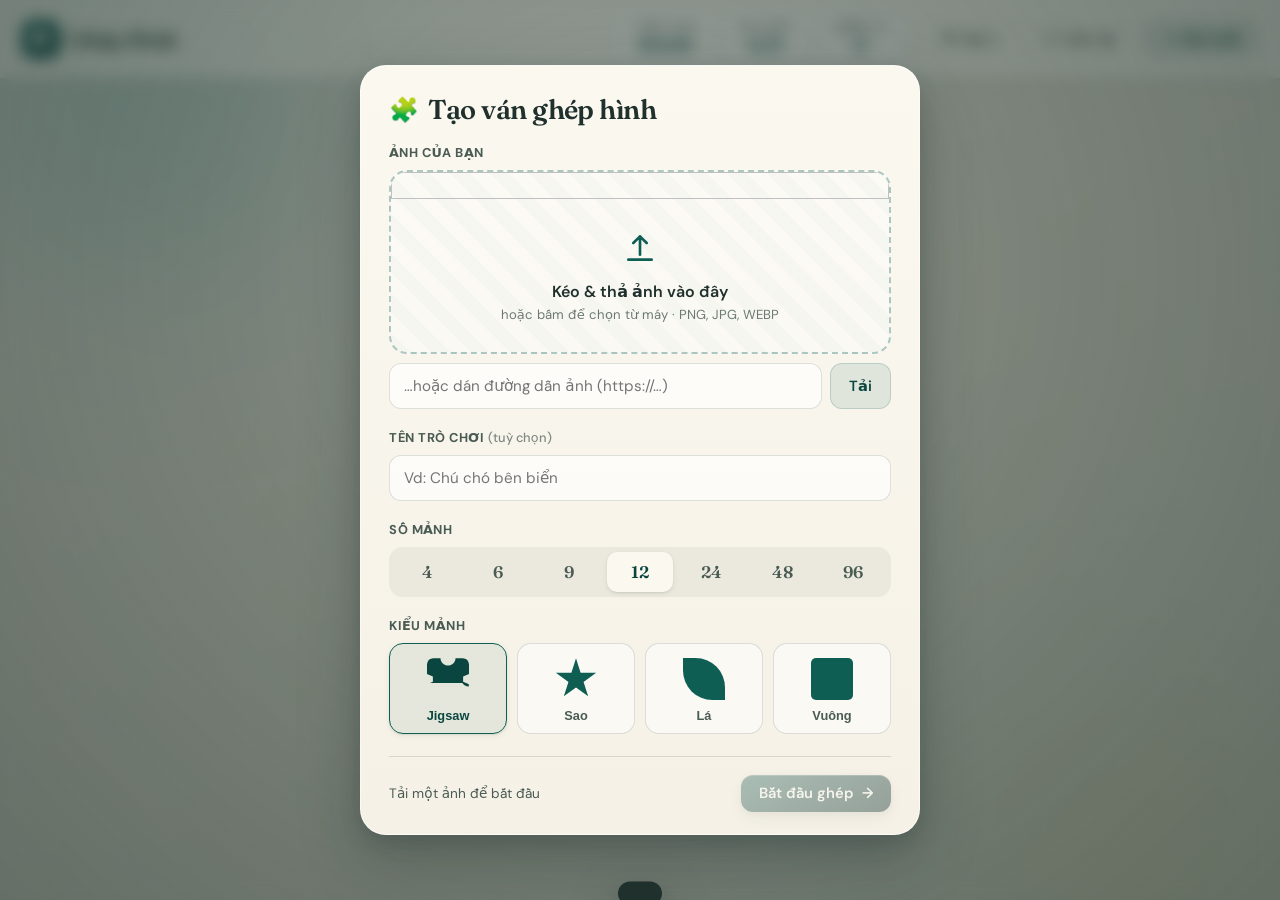
==== index.html @ e37c1e35 "feat: jigsaw puzzle web game Upload an image, choose piece count (4-96) and style (jigsaw/star/leaf/" ====
<!DOCTYPE html>
<html lang="vi">
<head>
  <meta charset="UTF-8" />
  <meta name="viewport" content="width=device-width, initial-scale=1.0, maximum-scale=1.0, user-scalable=no" />
  <title>Ghép Hình · Puzzle Atelier</title>
  <meta name="description" content="Trò chơi ghép hình: tải ảnh của bạn, chọn số mảnh và kiểu dáng, rồi kéo thả để ghép." />
  <link rel="preconnect" href="https://fonts.googleapis.com" />
  <link rel="preconnect" href="https://fonts.gstatic.com" crossorigin />
  <link href="https://fonts.googleapis.com/css2?family=Fraunces:opsz,wght@9..144,400;9..144,500;9..144,600;9..144,700&family=DM+Sans:wght@400;500;600;700&display=swap" rel="stylesheet" />
  <link rel="stylesheet" href="style.css" />
</head>
<body>
  <!-- Decorative atmosphere -->
  <div class="bg-grain" aria-hidden="true"></div>
  <div class="bg-blob blob-a" aria-hidden="true"></div>
  <div class="bg-blob blob-b" aria-hidden="true"></div>

  <!-- ============ TOP BAR ============ -->
  <header class="topbar" id="topbar" hidden>
    <div class="brand">
      <span class="brand-mark" aria-hidden="true">
        <svg viewBox="0 0 24 24" width="22" height="22"><path d="M9 3a2 2 0 0 1 4 0c0 .5.4 1 1 1h3a1 1 0 0 1 1 1v3c0 .6.5 1 1 1a2 2 0 0 1 0 4c-.5 0-1 .4-1 1v3a1 1 0 0 1-1 1h-3c-.6 0-1 .5-1 1a2 2 0 0 1-4 0c0-.5-.4-1-1-1H5a1 1 0 0 1-1-1v-3c0-.6-.5-1-1-1a2 2 0 0 1 0-4c.5 0 1-.4 1-1V5a1 1 0 0 1 1-1h3c.6 0 1-.5 1-1Z" fill="currentColor"/></svg>
      </span>
      <span class="brand-name" id="puzzleTitle">Ghép Hình</span>
    </div>

    <div class="stats">
      <div class="stat">
        <span class="stat-label">Thời gian</span>
        <span class="stat-value" id="statTime">00:00</span>
      </div>
      <div class="stat">
        <span class="stat-label">Đã ghép</span>
        <span class="stat-value"><span id="statPlaced">0</span>/<span id="statTotal">0</span></span>
      </div>
      <div class="stat">
        <span class="stat-label">Nước đi</span>
        <span class="stat-value" id="statMoves">0</span>
      </div>
    </div>

    <div class="actions">
      <button class="btn btn-ghost" id="btnHint" type="button" title="Giữ để xem ảnh mờ gợi ý">👁 Gợi ý</button>
      <button class="btn btn-ghost" id="btnShuffle" type="button">↻ Trộn lại</button>
      <button class="btn btn-soft" id="btnNew" type="button">＋ Ván mới</button>
    </div>
  </header>

  <!-- ============ PLAY AREA ============ -->
  <main class="stage" id="stage" hidden>
    <canvas id="board"></canvas>
  </main>

  <!-- ============ CREATE MODAL ============ -->
  <div class="overlay" id="createOverlay">
    <div class="modal" role="dialog" aria-modal="true" aria-labelledby="modalTitle">
      <div class="modal-head">
        <h1 class="modal-title" id="modalTitle"><span class="title-icon" aria-hidden="true">🧩</span> Tạo ván ghép hình</h1>
        <button class="modal-close" id="btnCloseModal" type="button" aria-label="Đóng" hidden>✕</button>
      </div>

      <div class="modal-body">
        <!-- Image picker -->
        <div class="field">
          <span class="field-label">Ảnh của bạn</span>
          <label class="dropzone" id="dropzone" for="fileInput">
            <img id="previewImg" class="preview-img" alt="" hidden />
            <div class="dropzone-empty" id="dropzoneEmpty">
              <div class="dz-glyph" aria-hidden="true">
                <svg viewBox="0 0 24 24" width="40" height="40"><path d="M12 16V5m0 0L8 9m4-4 4 4M5 19h14" fill="none" stroke="currentColor" stroke-width="1.6" stroke-linecap="round" stroke-linejoin="round"/></svg>
              </div>
              <p class="dz-title">Kéo & thả ảnh vào đây</p>
              <p class="dz-sub">hoặc bấm để chọn từ máy · PNG, JPG, WEBP</p>
            </div>
            <input type="file" id="fileInput" accept="image/*" hidden />
          </label>
          <div class="url-row">
            <input type="text" id="urlInput" class="text-input" placeholder="…hoặc dán đường dẫn ảnh (https://…)" />
            <button class="btn btn-soft" id="btnLoadUrl" type="button">Tải</button>
          </div>
        </div>

        <!-- Name -->
        <div class="field">
          <label class="field-label" for="nameInput">Tên trò chơi <span class="muted">(tuỳ chọn)</span></label>
          <input type="text" id="nameInput" class="text-input" placeholder="Vd: Chú chó bên biển" maxlength="40" />
        </div>

        <!-- Piece count -->
        <div class="field">
          <span class="field-label">Số mảnh</span>
          <div class="seg" id="countSeg" role="radiogroup" aria-label="Số mảnh">
            <button class="seg-btn" data-count="4" type="button">4</button>
            <button class="seg-btn" data-count="6" type="button">6</button>
            <button class="seg-btn" data-count="9" type="button">9</button>
            <button class="seg-btn is-active" data-count="12" type="button">12</button>
            <button class="seg-btn" data-count="24" type="button">24</button>
            <button class="seg-btn" data-count="48" type="button">48</button>
            <button class="seg-btn" data-count="96" type="button">96</button>
          </div>
        </div>

        <!-- Piece style -->
        <div class="field">
          <span class="field-label">Kiểu mảnh</span>
          <div class="styles" id="styleGrid" role="radiogroup" aria-label="Kiểu mảnh">
            <button class="style-card is-active" data-style="jigsaw" type="button">
              <span class="style-pic" data-shape="jigsaw"></span>
              <span class="style-name">Jigsaw</span>
            </button>
            <button class="style-card" data-style="star" type="button">
              <span class="style-pic" data-shape="star"></span>
              <span class="style-name">Sao</span>
            </button>
            <button class="style-card" data-style="leaf" type="button">
              <span class="style-pic" data-shape="leaf"></span>
              <span class="style-name">Lá</span>
            </button>
            <button class="style-card" data-style="square" type="button">
              <span class="style-pic" data-shape="square"></span>
              <span class="style-name">Vuông</span>
            </button>
          </div>
        </div>
      </div>

      <div class="modal-foot">
        <p class="hint-text" id="modalHint">Tải một ảnh để bắt đầu</p>
        <button class="btn btn-primary" id="btnStart" type="button" disabled>
          Bắt đầu ghép <span class="btn-arrow" aria-hidden="true">→</span>
        </button>
      </div>
    </div>
  </div>

  <!-- ============ WIN MODAL ============ -->
  <div class="overlay" id="winOverlay" hidden>
    <div class="modal modal-win" role="dialog" aria-modal="true">
      <div class="confetti" id="confetti" aria-hidden="true"></div>
      <div class="win-medal" aria-hidden="true">🎉</div>
      <h2 class="win-title">Hoàn thành!</h2>
      <p class="win-sub" id="winSub">Bạn đã ghép xong bức tranh.</p>
      <div class="win-stats">
        <div class="win-stat"><span id="winTime">00:00</span><small>Thời gian</small></div>
        <div class="win-stat"><span id="winMoves">0</span><small>Nước đi</small></div>
        <div class="win-stat"><span id="winPieces">0</span><small>Mảnh</small></div>
      </div>
      <img id="winImage" class="win-image" alt="Ảnh đã ghép xong" />
      <div class="win-actions">
        <button class="btn btn-primary" id="btnPlayAgain" type="button">Chơi ván mới</button>
      </div>
    </div>
  </div>

  <div class="toast" id="toast" role="status" aria-live="polite"></div>

  <script src="game.js"></script>
</body>
</html>
---- style.css ----
/* ============================================================
   Ghép Hình · Puzzle Atelier
   Warm cream/sage paper · deep teal + amber · Fraunces / DM Sans
   ============================================================ */

:root {
  --paper:        #ece7da;
  --paper-2:      #e3dccb;
  --ink:          #20312d;
  --ink-soft:     #4a5b54;
  --teal:         #0f5e54;
  --teal-deep:    #0a463f;
  --teal-glow:    #2a8a7c;
  --amber:        #d98a3d;
  --amber-soft:   #e9b878;
  --cream:        #fbf8f0;
  --line:         rgba(32, 49, 45, 0.14);
  --shadow-sm:    0 1px 2px rgba(32,49,45,.10), 0 2px 6px rgba(32,49,45,.06);
  --shadow-md:    0 6px 18px rgba(32,49,45,.12), 0 2px 6px rgba(32,49,45,.08);
  --shadow-lg:    0 24px 60px rgba(20,40,36,.28), 0 8px 20px rgba(20,40,36,.16);
  --radius:       18px;
  --font-display: "Fraunces", Georgia, serif;
  --font-body:    "DM Sans", system-ui, sans-serif;
}

* { box-sizing: border-box; }

html, body {
  margin: 0;
  height: 100%;
  overflow: hidden;
}

body {
  font-family: var(--font-body);
  color: var(--ink);
  background:
    radial-gradient(120% 90% at 12% 0%, #f3eee2 0%, transparent 55%),
    radial-gradient(140% 120% at 100% 100%, #dfe3d4 0%, transparent 50%),
    linear-gradient(160deg, var(--paper) 0%, var(--paper-2) 100%);
  -webkit-font-smoothing: antialiased;
  position: relative;
  user-select: none;
  -webkit-user-select: none;
}

/* ---- atmosphere ---- */
.bg-grain {
  position: fixed; inset: 0; z-index: 0; pointer-events: none;
  opacity: .5; mix-blend-mode: multiply;
  background-image: url("data:image/svg+xml;utf8,<svg xmlns='http://www.w3.org/2000/svg' width='160' height='160'><filter id='n'><feTurbulence type='fractalNoise' baseFrequency='0.85' numOctaves='2' stitchTiles='stitch'/></filter><rect width='100%25' height='100%25' filter='url(%23n)' opacity='0.4'/></svg>");
}
.bg-blob {
  position: fixed; z-index: 0; pointer-events: none;
  border-radius: 50%; filter: blur(90px); opacity: .35;
}
.blob-a { width: 46vmax; height: 46vmax; top: -16vmax; left: -12vmax;
  background: radial-gradient(circle, var(--teal-glow), transparent 70%); }
.blob-b { width: 40vmax; height: 40vmax; bottom: -18vmax; right: -10vmax;
  background: radial-gradient(circle, var(--amber-soft), transparent 70%); }

/* ============================================================
   TOP BAR
   ============================================================ */
.topbar {
  position: fixed; top: 0; left: 0; right: 0; z-index: 20;
  display: flex; align-items: center; gap: 18px;
  padding: 14px 22px;
  background: rgba(251, 248, 240, 0.72);
  backdrop-filter: blur(14px) saturate(1.2);
  -webkit-backdrop-filter: blur(14px) saturate(1.2);
  border-bottom: 1px solid var(--line);
  box-shadow: var(--shadow-sm);
  animation: drop-in .5s cubic-bezier(.2,.8,.2,1) both;
}
@keyframes drop-in { from { transform: translateY(-100%); opacity: 0; } }

.brand { display: flex; align-items: center; gap: 10px; }
.brand-mark {
  display: grid; place-items: center; width: 38px; height: 38px;
  border-radius: 12px; color: var(--cream);
  background: linear-gradient(150deg, var(--teal), var(--teal-deep));
  box-shadow: var(--shadow-sm), inset 0 1px 0 rgba(255,255,255,.2);
}
.brand-name {
  font-family: var(--font-display); font-weight: 600; font-size: 1.32rem;
  letter-spacing: -.01em; color: var(--ink);
  max-width: 30vw; white-space: nowrap; overflow: hidden; text-overflow: ellipsis;
}

.stats { display: flex; gap: 8px; margin-left: auto; }
.stat {
  display: flex; flex-direction: column; align-items: center;
  padding: 6px 16px; border-radius: 12px;
  background: rgba(255,255,255,.5); border: 1px solid var(--line);
  min-width: 78px;
}
.stat-label { font-size: .64rem; text-transform: uppercase; letter-spacing: .12em;
  color: var(--ink-soft); font-weight: 600; }
.stat-value {
  font-family: var(--font-display); font-weight: 600; font-size: 1.18rem;
  color: var(--teal-deep); font-variant-numeric: tabular-nums;
}

.actions { display: flex; gap: 8px; }

/* ============================================================
   BUTTONS
   ============================================================ */
.btn {
  font-family: var(--font-body); font-weight: 600; font-size: .92rem;
  border: none; cursor: pointer; border-radius: 12px;
  padding: 11px 18px; transition: transform .15s, box-shadow .2s, background .2s;
  display: inline-flex; align-items: center; gap: 8px; line-height: 1;
}
.btn:active { transform: translateY(1px) scale(.99); }
.btn-primary {
  color: var(--cream);
  background: linear-gradient(150deg, var(--teal-glow), var(--teal-deep));
  box-shadow: var(--shadow-md), inset 0 1px 0 rgba(255,255,255,.22);
}
.btn-primary:hover:not(:disabled) { box-shadow: var(--shadow-lg); transform: translateY(-1px); }
.btn-primary:disabled { opacity: .45; cursor: not-allowed; filter: saturate(.5); }
.btn-soft {
  color: var(--teal-deep); background: rgba(15,94,84,.10);
  border: 1px solid rgba(15,94,84,.18);
}
.btn-soft:hover { background: rgba(15,94,84,.18); }
.btn-ghost {
  color: var(--ink-soft); background: transparent; border: 1px solid var(--line);
}
.btn-ghost:hover { background: rgba(255,255,255,.55); color: var(--ink); }
.btn-arrow { transition: transform .2s; }
.btn-primary:hover:not(:disabled) .btn-arrow { transform: translateX(4px); }

/* ============================================================
   STAGE / CANVAS
   ============================================================ */
.stage {
  position: fixed; inset: 0; z-index: 5;
  padding-top: 66px;          /* under topbar */
  touch-action: none;
}
#board { display: block; width: 100%; height: 100%; cursor: grab; }
#board.dragging { cursor: grabbing; }

/* ============================================================
   OVERLAY + MODAL
   ============================================================ */
.overlay {
  position: fixed; inset: 0; z-index: 50;
  display: grid; place-items: center; padding: 24px;
  background: radial-gradient(circle at 50% 30%, rgba(20,40,36,.42), rgba(20,40,36,.6));
  backdrop-filter: blur(8px);
  -webkit-backdrop-filter: blur(8px);
  animation: fade-in .35s ease both;
}
.overlay[hidden] { display: none; }
@keyframes fade-in { from { opacity: 0; } }

.modal {
  width: min(560px, 100%);
  max-height: calc(100vh - 48px);
  overflow-y: auto;
  background: linear-gradient(180deg, var(--cream), #f5f1e6);
  border-radius: 26px;
  border: 1px solid rgba(255,255,255,.6);
  box-shadow: var(--shadow-lg);
  padding: 26px 28px 22px;
  animation: pop-in .45s cubic-bezier(.2,.9,.25,1.1) both;
  position: relative;
}
@keyframes pop-in { from { transform: translateY(24px) scale(.96); opacity: 0; } }

.modal-head { display: flex; align-items: center; justify-content: space-between; margin-bottom: 18px; }
.modal-title {
  font-family: var(--font-display); font-weight: 600; font-size: 1.7rem;
  margin: 0; letter-spacing: -.02em; color: var(--ink);
  display: flex; align-items: center; gap: 10px;
}
.title-icon { font-size: 1.5rem; }
.modal-close {
  border: none; background: rgba(32,49,45,.06); color: var(--ink-soft);
  width: 34px; height: 34px; border-radius: 50%; cursor: pointer; font-size: 1rem;
}
.modal-close:hover { background: rgba(32,49,45,.12); }

.modal-body { display: flex; flex-direction: column; gap: 20px; }

.field { display: flex; flex-direction: column; gap: 9px; }
.field-label { font-size: .8rem; font-weight: 700; letter-spacing: .04em;
  text-transform: uppercase; color: var(--ink-soft); }
.field-label .muted { font-weight: 500; text-transform: none; letter-spacing: 0; opacity: .7; }

/* ---- dropzone ---- */
.dropzone {
  position: relative; display: grid; place-items: center;
  min-height: 184px; border-radius: var(--radius);
  border: 2px dashed rgba(15,94,84,.32);
  background:
    repeating-linear-gradient(45deg, rgba(15,94,84,.025) 0 14px, transparent 14px 28px),
    rgba(255,255,255,.4);
  cursor: pointer; overflow: hidden; transition: border-color .2s, background .2s, transform .2s;
}
.dropzone:hover { border-color: var(--teal); background: rgba(255,255,255,.6); }
.dropzone.drag-over { border-color: var(--amber); background: rgba(217,138,61,.08); transform: scale(1.01); }
.dropzone-empty { text-align: center; color: var(--ink-soft); padding: 16px; }
.dz-glyph { color: var(--teal); margin-bottom: 8px; }
.dz-title { font-weight: 600; margin: 0 0 4px; color: var(--ink); }
.dz-sub { font-size: .82rem; margin: 0; opacity: .8; }
.preview-img { width: 100%; height: 100%; max-height: 280px; object-fit: contain; display: block; }

.url-row { display: flex; gap: 8px; }
.text-input {
  flex: 1; font-family: var(--font-body); font-size: .95rem; color: var(--ink);
  padding: 12px 14px; border-radius: 12px; border: 1px solid var(--line);
  background: rgba(255,255,255,.65); transition: border-color .2s, box-shadow .2s;
  min-width: 0;
}
.text-input:focus { outline: none; border-color: var(--teal);
  box-shadow: 0 0 0 3px rgba(15,94,84,.14); }

/* ---- segmented control (count) ---- */
.seg { display: grid; grid-template-columns: repeat(7, 1fr); gap: 5px;
  padding: 5px; background: rgba(32,49,45,.06); border-radius: 14px; }
.seg-btn {
  font-family: var(--font-display); font-weight: 600; font-size: 1.05rem;
  padding: 10px 0; border: none; border-radius: 10px; cursor: pointer;
  background: transparent; color: var(--ink-soft); transition: all .18s;
}
.seg-btn:hover { color: var(--ink); }
.seg-btn.is-active { background: var(--cream); color: var(--teal-deep);
  box-shadow: var(--shadow-sm); }

/* ---- style cards ---- */
.styles { display: grid; grid-template-columns: repeat(4, 1fr); gap: 10px; }
.style-card {
  display: flex; flex-direction: column; align-items: center; gap: 8px;
  padding: 14px 6px 10px; border-radius: 14px; cursor: pointer;
  background: rgba(255,255,255,.5); border: 1.5px solid var(--line);
  transition: all .18s;
}
.style-card:hover { border-color: rgba(15,94,84,.4); transform: translateY(-2px); }
.style-card.is-active { border-color: var(--teal); background: rgba(15,94,84,.08);
  box-shadow: var(--shadow-sm); }
.style-name { font-size: .8rem; font-weight: 600; color: var(--ink-soft); }
.style-card.is-active .style-name { color: var(--teal-deep); }
.style-pic { width: 42px; height: 42px; background: var(--teal); display: block;
  transition: background .18s; }
.style-card.is-active .style-pic { background: var(--teal-deep); }
/* shapes via clip-path */
.style-pic[data-shape="jigsaw"] {
  -webkit-mask: radial-gradient(circle at 50% 0, transparent 7px, #000 8px) top/100% 60% no-repeat,
                radial-gradient(circle at 100% 50%, #000 7px, transparent 8px) right/40% 100% no-repeat;
  border-radius: 6px;
  clip-path: polygon(0 0,38% 0,44% 14%,56% 14%,62% 0,100% 0,100% 38%,86% 44%,86% 56%,100% 62%,100% 100%,62% 100%,56% 86%,44% 86%,38% 100%,0 100%,0 62%,14% 56%,14% 44%,0 38%);
}
.style-pic[data-shape="star"] {
  clip-path: polygon(50% 0,61% 35%,98% 35%,68% 57%,79% 91%,50% 70%,21% 91%,32% 57%,2% 35%,39% 35%);
}
.style-pic[data-shape="leaf"] {
  border-radius: 0 70% 0 70%;
}
.style-pic[data-shape="square"] { border-radius: 5px; }

/* ---- modal foot ---- */
.modal-foot { display: flex; align-items: center; justify-content: space-between;
  gap: 14px; margin-top: 22px; padding-top: 18px; border-top: 1px solid var(--line); }
.hint-text { margin: 0; font-size: .85rem; color: var(--ink-soft); }
.hint-text.error { color: #b4422f; font-weight: 600; }

/* ============================================================
   WIN MODAL
   ============================================================ */
.modal-win { width: min(440px,100%); text-align: center; padding: 34px 30px 28px; }
.win-medal { font-size: 3.4rem; animation: bob 2.4s ease-in-out infinite; }
@keyframes bob { 50% { transform: translateY(-8px) rotate(-4deg); } }
.win-title { font-family: var(--font-display); font-size: 2.1rem; font-weight: 700;
  margin: 4px 0 6px; color: var(--teal-deep); letter-spacing: -.02em; }
.win-sub { margin: 0 0 18px; color: var(--ink-soft); }
.win-stats { display: flex; justify-content: center; gap: 10px; margin-bottom: 18px; }
.win-stat { flex: 1; padding: 12px 4px; border-radius: 14px;
  background: rgba(15,94,84,.07); border: 1px solid var(--line); }
.win-stat span { display: block; font-family: var(--font-display); font-weight: 600;
  font-size: 1.5rem; color: var(--teal-deep); }
.win-stat small { font-size: .68rem; text-transform: uppercase; letter-spacing: .1em;
  color: var(--ink-soft); font-weight: 600; }
.win-image { width: 100%; border-radius: 14px; box-shadow: var(--shadow-md);
  margin-bottom: 18px; max-height: 240px; object-fit: contain; }
.win-actions { display: flex; justify-content: center; }
.confetti { position: absolute; inset: 0; overflow: hidden; pointer-events: none; border-radius: 26px; }

/* ============================================================
   TOAST
   ============================================================ */
.toast {
  position: fixed; left: 50%; bottom: 28px; transform: translate(-50%, 140%);
  z-index: 80; padding: 12px 22px; border-radius: 999px;
  background: var(--ink); color: var(--cream); font-weight: 600; font-size: .9rem;
  box-shadow: var(--shadow-lg); transition: transform .4s cubic-bezier(.2,.9,.2,1.1);
  max-width: 86vw; text-align: center;
}
.toast.show { transform: translate(-50%, 0); }

/* ============================================================
   RESPONSIVE
   ============================================================ */
@media (max-width: 720px) {
  .topbar { flex-wrap: wrap; gap: 10px; padding: 10px 14px; }
  .brand-name { font-size: 1.1rem; max-width: 40vw; }
  .stats { order: 3; width: 100%; margin-left: 0; justify-content: space-between; }
  .stat { flex: 1; min-width: 0; padding: 5px 6px; }
  .actions { margin-left: auto; }
  .btn { padding: 9px 12px; font-size: .82rem; }
  .stage { padding-top: 118px; }
  .modal { padding: 22px 18px 18px; }
  .modal-title { font-size: 1.4rem; }
  .styles { grid-template-columns: repeat(4, 1fr); gap: 6px; }
  .style-pic { width: 34px; height: 34px; }
}
@media (prefers-reduced-motion: reduce) {
  * { animation-duration: .01ms !important; transition-duration: .01ms !important; }
}
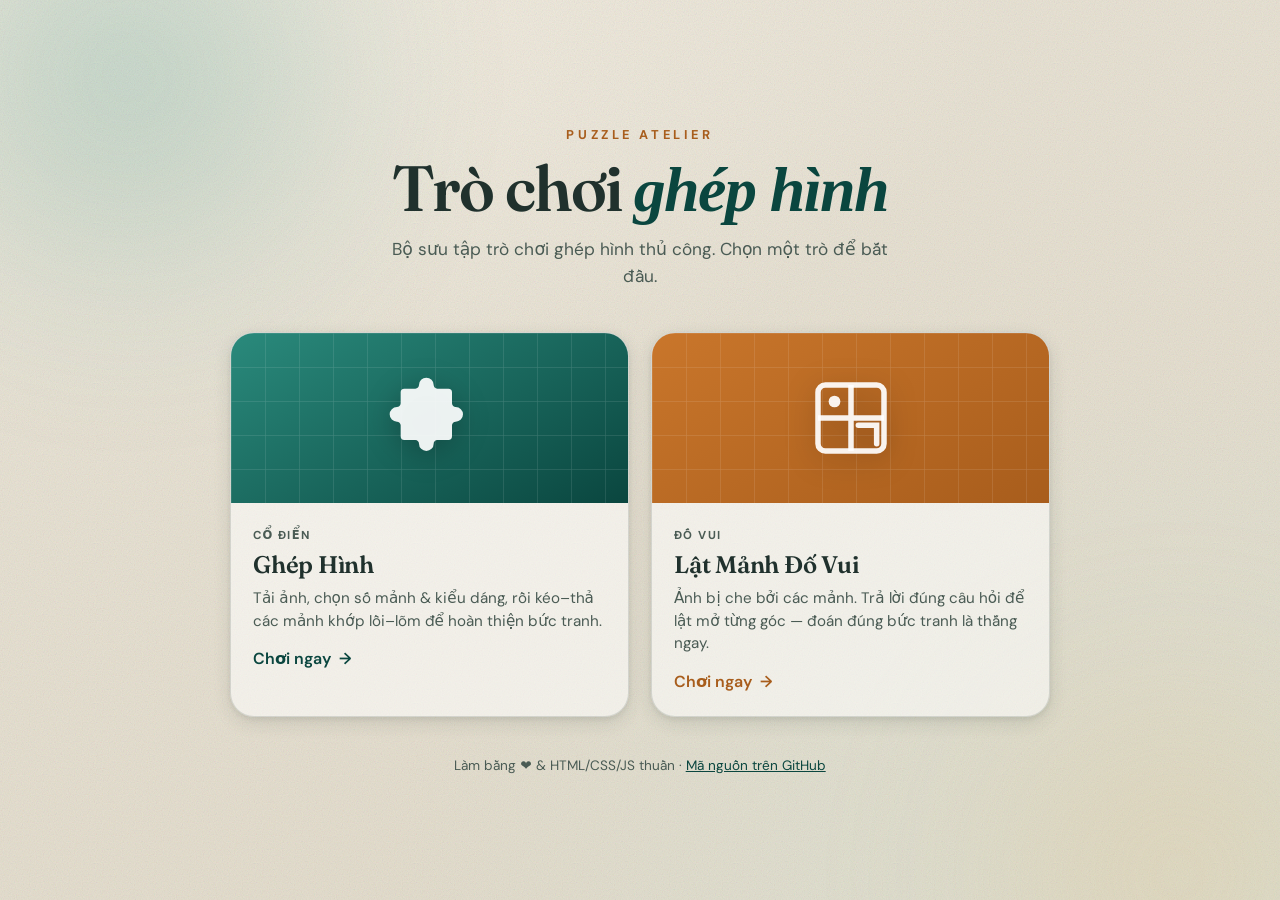
==== commit 333224b6: "feat: add Reveal Quiz game + arcade hub Restructure into a multi-game arcade: - root index.html: lan" ====
--- a/index.html
+++ b/index.html
@@ -2,159 +2,110 @@
 <html lang="vi">
 <head>
   <meta charset="UTF-8" />
-  <meta name="viewport" content="width=device-width, initial-scale=1.0, maximum-scale=1.0, user-scalable=no" />
-  <title>Ghép Hình · Puzzle Atelier</title>
-  <meta name="description" content="Trò chơi ghép hình: tải ảnh của bạn, chọn số mảnh và kiểu dáng, rồi kéo thả để ghép." />
+  <meta name="viewport" content="width=device-width, initial-scale=1.0" />
+  <title>Puzzle Atelier · Bộ sưu tập trò chơi ghép hình</title>
+  <meta name="description" content="Bộ sưu tập trò chơi ghép hình: Ghép Hình cổ điển và Lật Mảnh Đố Vui." />
   <link rel="preconnect" href="https://fonts.googleapis.com" />
   <link rel="preconnect" href="https://fonts.gstatic.com" crossorigin />
   <link href="https://fonts.googleapis.com/css2?family=Fraunces:opsz,wght@9..144,400;9..144,500;9..144,600;9..144,700&family=DM+Sans:wght@400;500;600;700&display=swap" rel="stylesheet" />
-  <link rel="stylesheet" href="style.css" />
+  <style>
+    :root{
+      --paper:#ece7da;--paper-2:#e3dccb;--ink:#20312d;--ink-soft:#4a5b54;
+      --teal:#0f5e54;--teal-deep:#0a463f;--teal-glow:#2a8a7c;
+      --amber:#c9762b;--amber-deep:#a85d1c;--amber-soft:#e9b878;--cream:#fbf8f0;
+      --line:rgba(32,49,45,.14);
+      --shadow-md:0 6px 18px rgba(32,49,45,.12),0 2px 6px rgba(32,49,45,.08);
+      --shadow-lg:0 24px 60px rgba(20,40,36,.28),0 8px 20px rgba(20,40,36,.16);
+      --fd:"Fraunces",Georgia,serif;--fb:"DM Sans",system-ui,sans-serif;
+    }
+    *{box-sizing:border-box;}
+    html,body{margin:0;min-height:100%;}
+    body{font-family:var(--fb);color:var(--ink);min-height:100vh;display:flex;flex-direction:column;
+      align-items:center;justify-content:center;padding:40px 20px;position:relative;overflow-x:hidden;
+      background:
+        radial-gradient(120% 90% at 12% 0%,#f3eee2 0%,transparent 55%),
+        radial-gradient(140% 120% at 100% 100%,#dfe3d4 0%,transparent 50%),
+        linear-gradient(160deg,var(--paper) 0%,var(--paper-2) 100%);
+      -webkit-font-smoothing:antialiased;}
+    .grain{position:fixed;inset:0;z-index:0;pointer-events:none;opacity:.5;mix-blend-mode:multiply;
+      background-image:url("data:image/svg+xml;utf8,<svg xmlns='http://www.w3.org/2000/svg' width='160' height='160'><filter id='n'><feTurbulence type='fractalNoise' baseFrequency='0.85' numOctaves='2' stitchTiles='stitch'/></filter><rect width='100%25' height='100%25' filter='url(%23n)' opacity='0.4'/></svg>");}
+    .blob{position:fixed;z-index:0;pointer-events:none;border-radius:50%;filter:blur(90px);opacity:.3;}
+    .b1{width:44vmax;height:44vmax;top:-16vmax;left:-12vmax;background:radial-gradient(circle,var(--teal-glow),transparent 70%);}
+    .b2{width:40vmax;height:40vmax;bottom:-18vmax;right:-12vmax;background:radial-gradient(circle,var(--amber-soft),transparent 70%);}
+    .hero{position:relative;z-index:1;text-align:center;margin-bottom:42px;animation:rise .7s cubic-bezier(.2,.8,.2,1) both;}
+    .eyebrow{font-size:.8rem;font-weight:700;letter-spacing:.28em;text-transform:uppercase;color:var(--amber-deep);margin:0 0 12px;}
+    h1{font-family:var(--fd);font-weight:600;font-size:clamp(2.4rem,6vw,4rem);letter-spacing:-.025em;margin:0;line-height:1.02;}
+    h1 em{font-style:italic;color:var(--teal-deep);}
+    .sub{color:var(--ink-soft);font-size:1.08rem;margin:14px auto 0;max-width:520px;line-height:1.55;}
+    .cards{position:relative;z-index:1;display:grid;grid-template-columns:repeat(2,minmax(0,1fr));gap:22px;width:min(820px,100%);}
+    .card{position:relative;display:flex;flex-direction:column;text-decoration:none;color:inherit;overflow:hidden;
+      background:rgba(255,255,255,.55);border:1px solid var(--line);border-radius:24px;box-shadow:var(--shadow-md);
+      transition:transform .25s cubic-bezier(.2,.8,.2,1),box-shadow .25s;animation:rise .7s cubic-bezier(.2,.8,.2,1) both;}
+    .card:nth-child(1){animation-delay:.08s;}
+    .card:nth-child(2){animation-delay:.16s;}
+    .card:hover{transform:translateY(-6px);box-shadow:var(--shadow-lg);}
+    .art{height:170px;display:grid;place-items:center;position:relative;overflow:hidden;}
+    .art-jig{background:linear-gradient(150deg,#2a8a7c,var(--teal-deep));}
+    .art-rev{background:linear-gradient(150deg,var(--amber),var(--amber-deep));}
+    .art svg{width:88px;height:88px;color:rgba(255,255,255,.92);filter:drop-shadow(0 6px 14px rgba(0,0,0,.25));}
+    .grid-deco{position:absolute;inset:0;opacity:.16;background-size:34px 34px;
+      background-image:linear-gradient(rgba(255,255,255,.6) 1px,transparent 1px),linear-gradient(90deg,rgba(255,255,255,.6) 1px,transparent 1px);}
+    .body{padding:20px 22px 24px;}
+    .tag{font-size:.72rem;font-weight:700;letter-spacing:.12em;text-transform:uppercase;color:var(--ink-soft);}
+    .name{font-family:var(--fd);font-weight:600;font-size:1.5rem;margin:6px 0 8px;letter-spacing:-.01em;}
+    .desc{color:var(--ink-soft);font-size:.95rem;line-height:1.5;margin:0 0 16px;}
+    .go{display:inline-flex;align-items:center;gap:8px;font-weight:600;color:var(--amber-deep);}
+    .card-jig .go{color:var(--teal-deep);}
+    .go-arrow{transition:transform .2s;}
+    .card:hover .go-arrow{transform:translateX(5px);}
+    footer{position:relative;z-index:1;margin-top:40px;color:var(--ink-soft);font-size:.85rem;text-align:center;}
+    footer a{color:var(--teal-deep);}
+    @keyframes rise{from{opacity:0;transform:translateY(22px);}}
+    @media (max-width:640px){.cards{grid-template-columns:1fr;}}
+    @media (prefers-reduced-motion:reduce){*{animation:none!important;transition:none!important;}}
+  </style>
 </head>
 <body>
-  <!-- Decorative atmosphere -->
-  <div class="bg-grain" aria-hidden="true"></div>
-  <div class="bg-blob blob-a" aria-hidden="true"></div>
-  <div class="bg-blob blob-b" aria-hidden="true"></div>
+  <div class="grain" aria-hidden="true"></div>
+  <div class="blob b1" aria-hidden="true"></div>
+  <div class="blob b2" aria-hidden="true"></div>
 
-  <!-- ============ TOP BAR ============ -->
-  <header class="topbar" id="topbar" hidden>
-    <div class="brand">
-      <span class="brand-mark" aria-hidden="true">
-        <svg viewBox="0 0 24 24" width="22" height="22"><path d="M9 3a2 2 0 0 1 4 0c0 .5.4 1 1 1h3a1 1 0 0 1 1 1v3c0 .6.5 1 1 1a2 2 0 0 1 0 4c-.5 0-1 .4-1 1v3a1 1 0 0 1-1 1h-3c-.6 0-1 .5-1 1a2 2 0 0 1-4 0c0-.5-.4-1-1-1H5a1 1 0 0 1-1-1v-3c0-.6-.5-1-1-1a2 2 0 0 1 0-4c.5 0 1-.4 1-1V5a1 1 0 0 1 1-1h3c.6 0 1-.5 1-1Z" fill="currentColor"/></svg>
-      </span>
-      <span class="brand-name" id="puzzleTitle">Ghép Hình</span>
-    </div>
-
-    <div class="stats">
-      <div class="stat">
-        <span class="stat-label">Thời gian</span>
-        <span class="stat-value" id="statTime">00:00</span>
-      </div>
-      <div class="stat">
-        <span class="stat-label">Đã ghép</span>
-        <span class="stat-value"><span id="statPlaced">0</span>/<span id="statTotal">0</span></span>
-      </div>
-      <div class="stat">
-        <span class="stat-label">Nước đi</span>
-        <span class="stat-value" id="statMoves">0</span>
-      </div>
-    </div>
-
-    <div class="actions">
-      <button class="btn btn-ghost" id="btnHint" type="button" title="Giữ để xem ảnh mờ gợi ý">👁 Gợi ý</button>
-      <button class="btn btn-ghost" id="btnShuffle" type="button">↻ Trộn lại</button>
-      <button class="btn btn-soft" id="btnNew" type="button">＋ Ván mới</button>
-    </div>
+  <header class="hero">
+    <p class="eyebrow">Puzzle Atelier</p>
+    <h1>Trò chơi <em>ghép hình</em></h1>
+    <p class="sub">Bộ sưu tập trò chơi ghép hình thủ công. Chọn một trò để bắt đầu.</p>
   </header>
 
-  <!-- ============ PLAY AREA ============ -->
-  <main class="stage" id="stage" hidden>
-    <canvas id="board"></canvas>
+  <main class="cards">
+    <a class="card card-jig" href="jigsaw/index.html">
+      <div class="art art-jig">
+        <div class="grid-deco"></div>
+        <svg viewBox="0 0 24 24"><path d="M9 3a2 2 0 0 1 4 0c0 .5.4 1 1 1h3a1 1 0 0 1 1 1v3c0 .6.5 1 1 1a2 2 0 0 1 0 4c-.5 0-1 .4-1 1v3a1 1 0 0 1-1 1h-3c-.6 0-1 .5-1 1a2 2 0 0 1-4 0c0-.5-.4-1-1-1H5a1 1 0 0 1-1-1v-3c0-.6-.5-1-1-1a2 2 0 0 1 0-4c.5 0 1-.4 1-1V5a1 1 0 0 1 1-1h3c.6 0 1-.5 1-1Z" fill="currentColor"/></svg>
+      </div>
+      <div class="body">
+        <span class="tag">Cổ điển</span>
+        <h2 class="name">Ghép Hình</h2>
+        <p class="desc">Tải ảnh, chọn số mảnh &amp; kiểu dáng, rồi kéo–thả các mảnh khớp lồi–lõm để hoàn thiện bức tranh.</p>
+        <span class="go">Chơi ngay <span class="go-arrow">→</span></span>
+      </div>
+    </a>
+
+    <a class="card card-rev" href="reveal/index.html">
+      <div class="art art-rev">
+        <div class="grid-deco"></div>
+        <svg viewBox="0 0 24 24"><path d="M3 5a2 2 0 0 1 2-2h14a2 2 0 0 1 2 2v14a2 2 0 0 1-2 2H5a2 2 0 0 1-2-2V5Z" fill="none" stroke="currentColor" stroke-width="1.5"/><path d="M3 12h18M12 3v18" stroke="currentColor" stroke-width="1.5"/><path d="M14 14h5v5" fill="none" stroke="currentColor" stroke-width="1.5" stroke-linecap="round"/><circle cx="7.5" cy="7.5" r="1.6" fill="currentColor"/></svg>
+      </div>
+      <div class="body">
+        <span class="tag">Đố vui</span>
+        <h2 class="name">Lật Mảnh Đố Vui</h2>
+        <p class="desc">Ảnh bị che bởi các mảnh. Trả lời đúng câu hỏi để lật mở từng góc — đoán đúng bức tranh là thắng ngay.</p>
+        <span class="go">Chơi ngay <span class="go-arrow">→</span></span>
+      </div>
+    </a>
   </main>
 
-  <!-- ============ CREATE MODAL ============ -->
-  <div class="overlay" id="createOverlay">
-    <div class="modal" role="dialog" aria-modal="true" aria-labelledby="modalTitle">
-      <div class="modal-head">
-        <h1 class="modal-title" id="modalTitle"><span class="title-icon" aria-hidden="true">🧩</span> Tạo ván ghép hình</h1>
-        <button class="modal-close" id="btnCloseModal" type="button" aria-label="Đóng" hidden>✕</button>
-      </div>
-
-      <div class="modal-body">
-        <!-- Image picker -->
-        <div class="field">
-          <span class="field-label">Ảnh của bạn</span>
-          <label class="dropzone" id="dropzone" for="fileInput">
-            <img id="previewImg" class="preview-img" alt="" hidden />
-            <div class="dropzone-empty" id="dropzoneEmpty">
-              <div class="dz-glyph" aria-hidden="true">
-                <svg viewBox="0 0 24 24" width="40" height="40"><path d="M12 16V5m0 0L8 9m4-4 4 4M5 19h14" fill="none" stroke="currentColor" stroke-width="1.6" stroke-linecap="round" stroke-linejoin="round"/></svg>
-              </div>
-              <p class="dz-title">Kéo & thả ảnh vào đây</p>
-              <p class="dz-sub">hoặc bấm để chọn từ máy · PNG, JPG, WEBP</p>
-            </div>
-            <input type="file" id="fileInput" accept="image/*" hidden />
-          </label>
-          <div class="url-row">
-            <input type="text" id="urlInput" class="text-input" placeholder="…hoặc dán đường dẫn ảnh (https://…)" />
-            <button class="btn btn-soft" id="btnLoadUrl" type="button">Tải</button>
-          </div>
-        </div>
-
-        <!-- Name -->
-        <div class="field">
-          <label class="field-label" for="nameInput">Tên trò chơi <span class="muted">(tuỳ chọn)</span></label>
-          <input type="text" id="nameInput" class="text-input" placeholder="Vd: Chú chó bên biển" maxlength="40" />
-        </div>
-
-        <!-- Piece count -->
-        <div class="field">
-          <span class="field-label">Số mảnh</span>
-          <div class="seg" id="countSeg" role="radiogroup" aria-label="Số mảnh">
-            <button class="seg-btn" data-count="4" type="button">4</button>
-            <button class="seg-btn" data-count="6" type="button">6</button>
-            <button class="seg-btn" data-count="9" type="button">9</button>
-            <button class="seg-btn is-active" data-count="12" type="button">12</button>
-            <button class="seg-btn" data-count="24" type="button">24</button>
-            <button class="seg-btn" data-count="48" type="button">48</button>
-            <button class="seg-btn" data-count="96" type="button">96</button>
-          </div>
-        </div>
-
-        <!-- Piece style -->
-        <div class="field">
-          <span class="field-label">Kiểu mảnh</span>
-          <div class="styles" id="styleGrid" role="radiogroup" aria-label="Kiểu mảnh">
-            <button class="style-card is-active" data-style="jigsaw" type="button">
-              <span class="style-pic" data-shape="jigsaw"></span>
-              <span class="style-name">Jigsaw</span>
-            </button>
-            <button class="style-card" data-style="star" type="button">
-              <span class="style-pic" data-shape="star"></span>
-              <span class="style-name">Sao</span>
-            </button>
-            <button class="style-card" data-style="leaf" type="button">
-              <span class="style-pic" data-shape="leaf"></span>
-              <span class="style-name">Lá</span>
-            </button>
-            <button class="style-card" data-style="square" type="button">
-              <span class="style-pic" data-shape="square"></span>
-              <span class="style-name">Vuông</span>
-            </button>
-          </div>
-        </div>
-      </div>
-
-      <div class="modal-foot">
-        <p class="hint-text" id="modalHint">Tải một ảnh để bắt đầu</p>
-        <button class="btn btn-primary" id="btnStart" type="button" disabled>
-          Bắt đầu ghép <span class="btn-arrow" aria-hidden="true">→</span>
-        </button>
-      </div>
-    </div>
-  </div>
-
-  <!-- ============ WIN MODAL ============ -->
-  <div class="overlay" id="winOverlay" hidden>
-    <div class="modal modal-win" role="dialog" aria-modal="true">
-      <div class="confetti" id="confetti" aria-hidden="true"></div>
-      <div class="win-medal" aria-hidden="true">🎉</div>
-      <h2 class="win-title">Hoàn thành!</h2>
-      <p class="win-sub" id="winSub">Bạn đã ghép xong bức tranh.</p>
-      <div class="win-stats">
-        <div class="win-stat"><span id="winTime">00:00</span><small>Thời gian</small></div>
-        <div class="win-stat"><span id="winMoves">0</span><small>Nước đi</small></div>
-        <div class="win-stat"><span id="winPieces">0</span><small>Mảnh</small></div>
-      </div>
-      <img id="winImage" class="win-image" alt="Ảnh đã ghép xong" />
-      <div class="win-actions">
-        <button class="btn btn-primary" id="btnPlayAgain" type="button">Chơi ván mới</button>
-      </div>
-    </div>
-  </div>
-
-  <div class="toast" id="toast" role="status" aria-live="polite"></div>
-
-  <script src="game.js"></script>
+  <footer>
+    Làm bằng ❤ &amp; HTML/CSS/JS thuần · <a href="https://github.com/agenttechgit/jigsaw-puzzle">Mã nguồn trên GitHub</a>
+  </footer>
 </body>
 </html>
